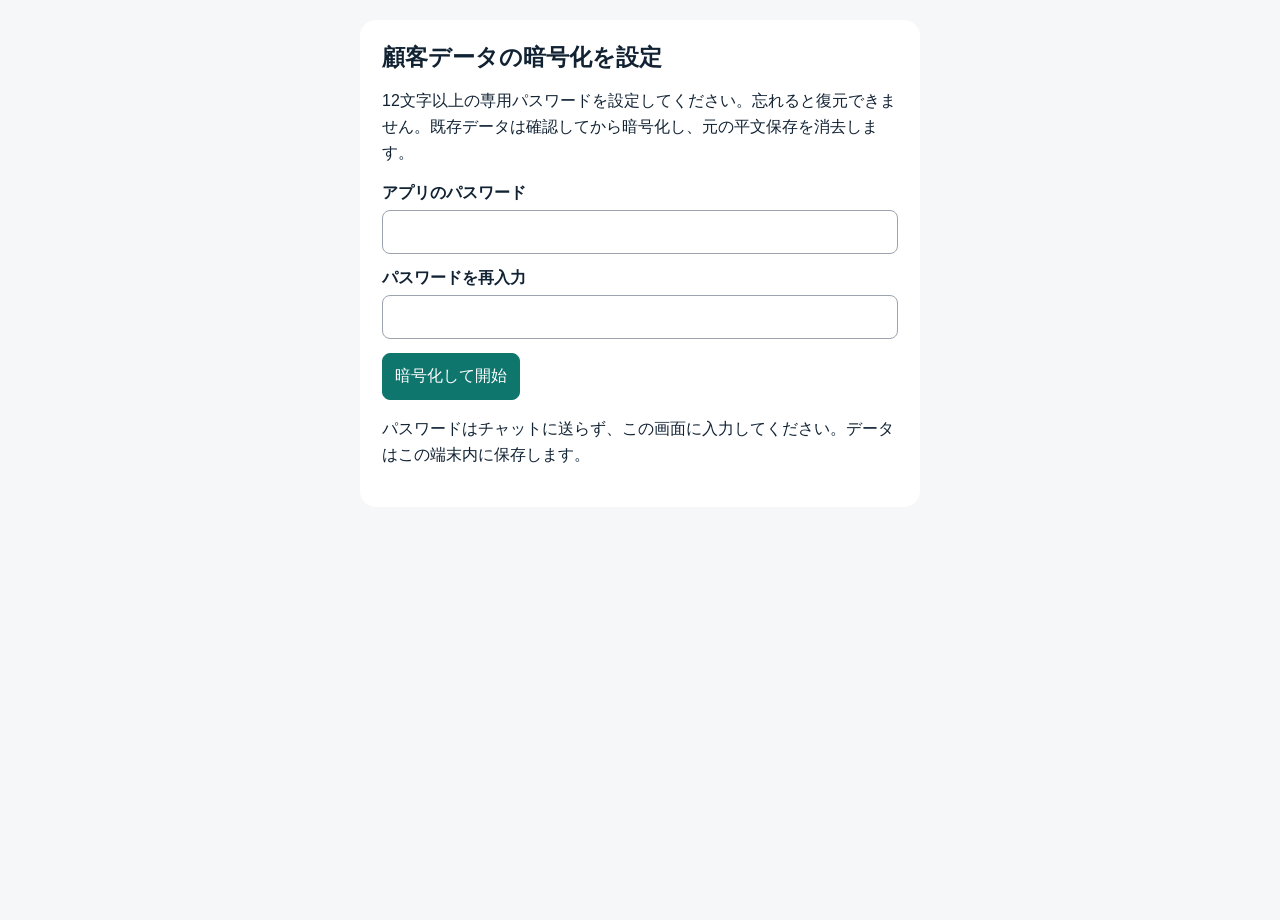
==== index.html @ f7dedb65 "Add encrypted local vault, automatic lock, passkey protection and backup" ====
<!doctype html>
<html lang="ja">
<head>
  <meta charset="utf-8" />
  <!-- delivery-security-baseline-v1 -->
  <meta http-equiv="Content-Security-Policy" content="default-src 'none'; script-src 'self'; style-src 'self' 'unsafe-inline'; img-src 'self' data:; font-src 'self'; connect-src 'self'; worker-src 'self'; manifest-src 'self'; base-uri 'none'; object-src 'none'; form-action 'none'" />
  <meta name="referrer" content="no-referrer" />
  <meta name="viewport" content="width=device-width, initial-scale=1, viewport-fit=cover" />
  <meta name="theme-color" content="#0f766e" />
  <meta name="apple-mobile-web-app-capable" content="yes" />
  <meta name="apple-mobile-web-app-status-bar-style" content="default" />
  <meta name="apple-mobile-web-app-title" content="配達サポート" />
  <meta name="format-detection" content="telephone=no" />
  <title>定期配達サポート v0.2</title>
  <link rel="manifest" href="manifest.webmanifest" />
  <link rel="apple-touch-icon" href="apple-touch-icon.png" />
  <link rel="stylesheet" href="styles.css" />
  <link rel="stylesheet" href="vault.css" />
</head>
<body>
  <div id="installHint" class="install-hint" hidden>
    <div class="install-hint__body">
      <strong>iPhoneのホーム画面に追加できます</strong>
      <span>Safariの共有ボタン →「ホーム画面に追加」</span>
    </div>
    <button id="dismissInstallHint" class="install-hint__close" aria-label="閉じる">×</button>
  </div>
  <section id="vaultGate" class="vault-card" aria-label="アプリのロック">
    <h1 id="vaultHeading">顧客データの暗号化を設定</h1>
    <p id="vaultHelp"></p>
    <form id="vaultForm">
      <label>アプリのパスワード<input id="vaultPassword" type="password" autocomplete="off" maxlength="256" required /></label>
      <label id="vaultConfirmLabel">パスワードを再入力<input id="vaultConfirm" type="password" autocomplete="off" maxlength="256" /></label>
      <button id="vaultSubmit" type="submit" data-vault-action>暗号化して開始</button>
    </form>
    <p id="vaultMessage" role="status"></p>
    <p>パスワードはチャットに送らず、この画面に入力してください。データはこの端末内に保存します。</p>
  </section>
  <div id="vaultTools" class="vault-tools" hidden>
    <span id="vaultStatus" role="status"></span>
    <button id="vaultSettings" type="button">保護・バックアップ</button>
    <button id="vaultLock" type="button">ロック</button>
  </div>
  <section id="vaultPanel" class="vault-card" hidden aria-label="保護とバックアップ">
    <h2>保護・バックアップ</h2>
    <p id="passkeyState"></p>
    <p>2分間操作がないとロックします。別のアプリやタブへ移動した場合もロックします。ナビから戻ったら再解除してください。</p>
    <button id="passkeySetup" type="button" data-vault-action>パスキーを追加（対応端末）</button>
    <p>登録後はパスワードとパスキーの両方が必要です。Face ID・Touch ID・端末パスコードのどれを使うかは端末が決めます。登録が非対応・中止ならパスワード方式を維持します。先にバックアップを作成してください。</p>
    <h3>暗号化バックアップを作成</h3>
    <form id="backupForm">
      <label>バックアップ専用パスワード（12文字以上）<input id="backupPassword" type="password" autocomplete="new-password" maxlength="256" required /></label>
      <label>再入力<input id="backupConfirm" type="password" autocomplete="new-password" maxlength="256" required /></label>
      <button type="submit" data-vault-action>暗号化してファイルを保存</button>
    </form>
    <p>バックアップは専用パスワードで復元できます。端末のパスキーは不要です。ファイルとパスワードを別々に保管してください。</p>
    <h3>バックアップから復元</h3>
    <form id="restoreForm">
      <label>暗号化ファイル<input id="restoreFile" type="file" accept=".json,application/json" required /></label>
      <label>バックアップ専用パスワード<input id="restorePassword" type="password" autocomplete="off" maxlength="256" required /></label>
      <button type="submit" data-vault-action>確認して復元</button>
    </form>
    <p>復元は現在の顧客データを置き換えます。先に現在のデータをバックアップしてください。新しい端末では、先にアプリの暗号化設定を行います。</p>
    <p id="panelMessage" role="status"></p>
    <button id="vaultClosePanel" type="button">閉じる</button>
  </section>
  <div id="app" class="app-shell" hidden>
    <header class="topbar">
      <div>
        <div class="eyebrow">定期配達サポート</div>
        <h1 id="screenTitle">今日の配達</h1>
      </div>
      <div id="topCount" class="count-badge">残り 0件</div>
    </header>

    <main id="main" class="main"></main>

    <nav class="bottom-nav" aria-label="メインメニュー">
      <button class="nav-btn active" data-screen="list" aria-label="一覧">
        <span class="nav-icon">☰</span><span>一覧</span>
      </button>
      <button class="nav-btn" data-screen="delivery" aria-label="配達">
        <span class="nav-icon">🚚</span><span>配達</span>
      </button>
      <button class="nav-btn" data-screen="check" aria-label="確認">
        <span class="nav-icon">✓</span><span>確認</span>
      </button>
    </nav>
  </div>

  <script src="security.js"></script>
  <script src="vault.js"></script>
  <script src="app.js"></script>
</body>
</html>
---- styles.css ----
:root {
  --bg: #f5f7f8;
  --card: #ffffff;
  --text: #14212b;
  --muted: #667681;
  --line: #dde4e8;
  --primary: #0f766e;
  --primary-dark: #0b5f59;
  --warn: #a35a00;
  --danger: #b42318;
  --ok: #16794b;
  --shadow: 0 8px 24px rgba(15, 30, 40, .08);
}

* { box-sizing: border-box; }
html, body { margin: 0; padding: 0; background: var(--bg); color: var(--text); font-family: -apple-system, BlinkMacSystemFont, "Segoe UI", "Noto Sans JP", sans-serif; }
body { min-height: 100vh; }
button, input, textarea { font: inherit; }
button { cursor: pointer; }

.app-shell { max-width: 640px; min-height: 100vh; margin: 0 auto; background: var(--bg); padding-bottom: 88px; }
.topbar { position: sticky; top: 0; z-index: 20; display: flex; align-items: center; justify-content: space-between; gap: 12px; padding: 14px 16px 12px; background: rgba(245, 247, 248, .96); backdrop-filter: blur(10px); border-bottom: 1px solid var(--line); }
.eyebrow { font-size: 12px; color: var(--muted); font-weight: 700; letter-spacing: .04em; }
h1 { margin: 2px 0 0; font-size: 22px; line-height: 1.2; }
.count-badge { white-space: nowrap; background: #e5f4f2; color: var(--primary-dark); border-radius: 999px; padding: 8px 11px; font-weight: 800; font-size: 14px; }
.main { padding: 14px 14px 28px; }

.summary-card, .customer-card, .panel { background: var(--card); border: 1px solid var(--line); border-radius: 16px; box-shadow: var(--shadow); }
.summary-card { padding: 15px; margin-bottom: 12px; }
.summary-row { display: grid; grid-template-columns: repeat(3, 1fr); gap: 8px; }
.metric { text-align: center; padding: 10px 6px; background: #f7fafb; border-radius: 12px; }
.metric .num { display: block; font-size: 22px; font-weight: 900; }
.metric .label { font-size: 12px; color: var(--muted); }

.section-title { margin: 18px 2px 8px; font-size: 14px; color: var(--muted); font-weight: 800; }
.customer-list { display: grid; gap: 10px; }
.customer-card { width: 100%; text-align: left; padding: 14px; border-left: 5px solid transparent; }
.customer-card:active { transform: scale(.995); }
.customer-card.pending { border-left-color: #94a3ab; }
.customer-card.done { border-left-color: var(--ok); opacity: .9; }
.customer-card.absent { border-left-color: var(--warn); }
.customer-top { display: flex; justify-content: space-between; align-items: flex-start; gap: 12px; }
.area { font-size: 12px; color: var(--muted); font-weight: 800; margin-bottom: 2px; }
.name { font-size: 20px; font-weight: 900; }
.item-count { color: var(--muted); margin-top: 7px; font-size: 14px; }
.status-pill { flex: 0 0 auto; border-radius: 999px; padding: 6px 9px; font-size: 12px; font-weight: 900; }
.status-pending { background: #eef2f4; color: #52616b; }
.status-done { background: #e5f7ee; color: var(--ok); }
.status-absent { background: #fff3df; color: var(--warn); }

.detail-head { padding: 16px; margin-bottom: 12px; }
.detail-area { color: var(--muted); font-size: 13px; font-weight: 800; }
.detail-name { font-size: 26px; font-weight: 900; margin: 2px 0 4px; }
.address { font-size: 14px; color: var(--muted); line-height: 1.55; }
.big-number { margin-top: 10px; font-size: 18px; font-weight: 900; }

.panel { padding: 14px; margin-bottom: 12px; }
.panel h2 { font-size: 16px; margin: 0 0 10px; }
.item-row { display: flex; justify-content: space-between; gap: 12px; padding: 10px 0; border-top: 1px solid var(--line); }
.item-row:first-of-type { border-top: 0; }
.item-name { font-weight: 800; }
.item-qty { font-weight: 900; }

.recovery-row { display: grid; grid-template-columns: 1fr auto; gap: 12px; align-items: center; padding: 10px 0; border-top: 1px solid var(--line); }
.recovery-row:first-of-type { border-top: 0; }
.stepper { display: grid; grid-template-columns: 42px 46px 42px; gap: 4px; align-items: center; }
.stepper button { height: 42px; border: 1px solid var(--line); background: #f8fafb; border-radius: 10px; font-size: 22px; font-weight: 800; }
.stepper input { width: 46px; height: 42px; text-align: center; border: 1px solid var(--line); border-radius: 10px; font-weight: 900; background: #fff; }

.toggle-grid { display: grid; grid-template-columns: repeat(2, 1fr); gap: 8px; }
.toggle-btn { min-height: 48px; border: 1px solid var(--line); background: #f8fafb; border-radius: 12px; font-weight: 800; }
.toggle-btn.on { background: #e5f4f2; border-color: #8cc8c2; color: var(--primary-dark); }
textarea { width: 100%; min-height: 76px; resize: vertical; border: 1px solid var(--line); border-radius: 12px; padding: 11px; background: #fff; margin-top: 10px; }

.action-grid { position: sticky; bottom: 74px; display: grid; grid-template-columns: 1fr 1fr 1fr; gap: 8px; padding: 10px 0 4px; background: linear-gradient(to top, var(--bg) 75%, rgba(245,247,248,0)); }
.action-btn { min-height: 54px; border-radius: 13px; border: 1px solid var(--line); font-weight: 900; font-size: 15px; }
.action-secondary { background: #fff; }
.action-warn { background: #fff7e8; color: var(--warn); border-color: #f1c77b; }
.action-primary { background: var(--primary); color: #fff; border-color: var(--primary); }
.action-primary:active { background: var(--primary-dark); }

.check-list { display: grid; gap: 10px; }
.check-item { display: flex; align-items: center; justify-content: space-between; gap: 12px; padding: 13px 14px; border-radius: 13px; border: 1px solid var(--line); background: #fff; }
.check-item strong { font-size: 17px; }
.check-count { min-width: 36px; text-align: center; border-radius: 999px; padding: 5px 8px; background: #eef2f4; font-weight: 900; }
.warning-box { background: #fff7e8; border: 1px solid #f1c77b; color: #6f4700; padding: 12px 14px; border-radius: 12px; line-height: 1.5; }
.success-box { background: #eaf7f0; border: 1px solid #a9d8be; color: #145c3c; padding: 12px 14px; border-radius: 12px; line-height: 1.5; }
.link-btn { border: 0; background: transparent; color: var(--primary); font-weight: 800; padding: 8px 0; }
.reset-btn { width: 100%; margin-top: 18px; min-height: 46px; border: 1px solid var(--line); background: #fff; color: var(--muted); border-radius: 12px; font-weight: 800; }

.bottom-nav { position: fixed; left: 50%; transform: translateX(-50%); bottom: 0; z-index: 50; width: min(640px, 100%); display: grid; grid-template-columns: repeat(3, 1fr); padding: 7px 10px calc(7px + env(safe-area-inset-bottom)); background: rgba(255,255,255,.97); border-top: 1px solid var(--line); backdrop-filter: blur(12px); }
.nav-btn { border: 0; background: transparent; color: var(--muted); min-height: 58px; border-radius: 12px; display: flex; flex-direction: column; align-items: center; justify-content: center; gap: 2px; font-size: 12px; font-weight: 800; }
.nav-btn.active { color: var(--primary); background: #edf8f6; }
.nav-icon { font-size: 20px; line-height: 1; }

.empty { text-align: center; padding: 30px 16px; color: var(--muted); }
.small { font-size: 12px; color: var(--muted); }

@media (max-width: 390px) {
  .detail-name { font-size: 23px; }
  .name { font-size: 18px; }
  .action-btn { font-size: 14px; }
}


/* iPhone PWA install helper */
.install-hint {
  position: fixed;
  z-index: 1000;
  left: max(12px, env(safe-area-inset-left));
  right: max(12px, env(safe-area-inset-right));
  top: calc(10px + env(safe-area-inset-top));
  display: flex;
  align-items: center;
  gap: 12px;
  padding: 12px 14px;
  border-radius: 14px;
  background: rgba(17, 24, 39, 0.96);
  color: #fff;
  box-shadow: 0 8px 28px rgba(0,0,0,.22);
}
.install-hint[hidden] { display: none; }
.install-hint__body { display: grid; gap: 2px; font-size: 13px; line-height: 1.35; }
.install-hint__body strong { font-size: 14px; }
.install-hint__close {
  margin-left: auto;
  width: 36px;
  height: 36px;
  border: 0;
  border-radius: 50%;
  background: rgba(255,255,255,.14);
  color: #fff;
  font-size: 24px;
  line-height: 1;
}
@media (display-mode: standalone) { .install-hint { display: none !important; } }

/* Customer registration */
.customer-add { width:100%; margin:0 0 12px; }
.customer-form label { display:block; font-weight:800; margin:14px 0 6px; }
.customer-form label:first-child { margin-top:0; }
.customer-form input { width:100%; min-height:48px; border:1px solid var(--line); border-radius:12px; padding:11px; font-size:16px; background:#fff; color:var(--text); }
.customer-form textarea { margin-top:0; font-size:16px; color:var(--text); }
.customer-form input:focus, .customer-form textarea:focus { outline:2px solid var(--primary); outline-offset:2px; }
---- vault.css ----
[hidden] { display: none !important; }
.vault-card { max-width: 560px; margin: 20px auto; padding: 22px; background: white; border-radius: 16px; color: #123; }
.vault-card h1 { font-size: 23px; }
.vault-card p { line-height: 1.65; overflow-wrap: anywhere; }
.vault-card label { display: block; margin: 14px 0; font-weight: 600; }
.vault-card input { display: block; box-sizing: border-box; width: 100%; padding: 12px; margin-top: 6px; border: 1px solid #9ca3af; border-radius: 8px; font-size: 16px; }
.vault-card button, .vault-tools button { padding: 12px; border: 1px solid #0f766e; border-radius: 8px; background: #0f766e; color: white; font-size: 16px; cursor: pointer; }
.vault-card button:disabled { opacity: .6; }
.vault-tools { display: flex; flex-wrap: wrap; justify-content: center; align-items: center; gap: 8px; padding: 8px; }
#vaultMessage, #panelMessage { color: #9c3414; }
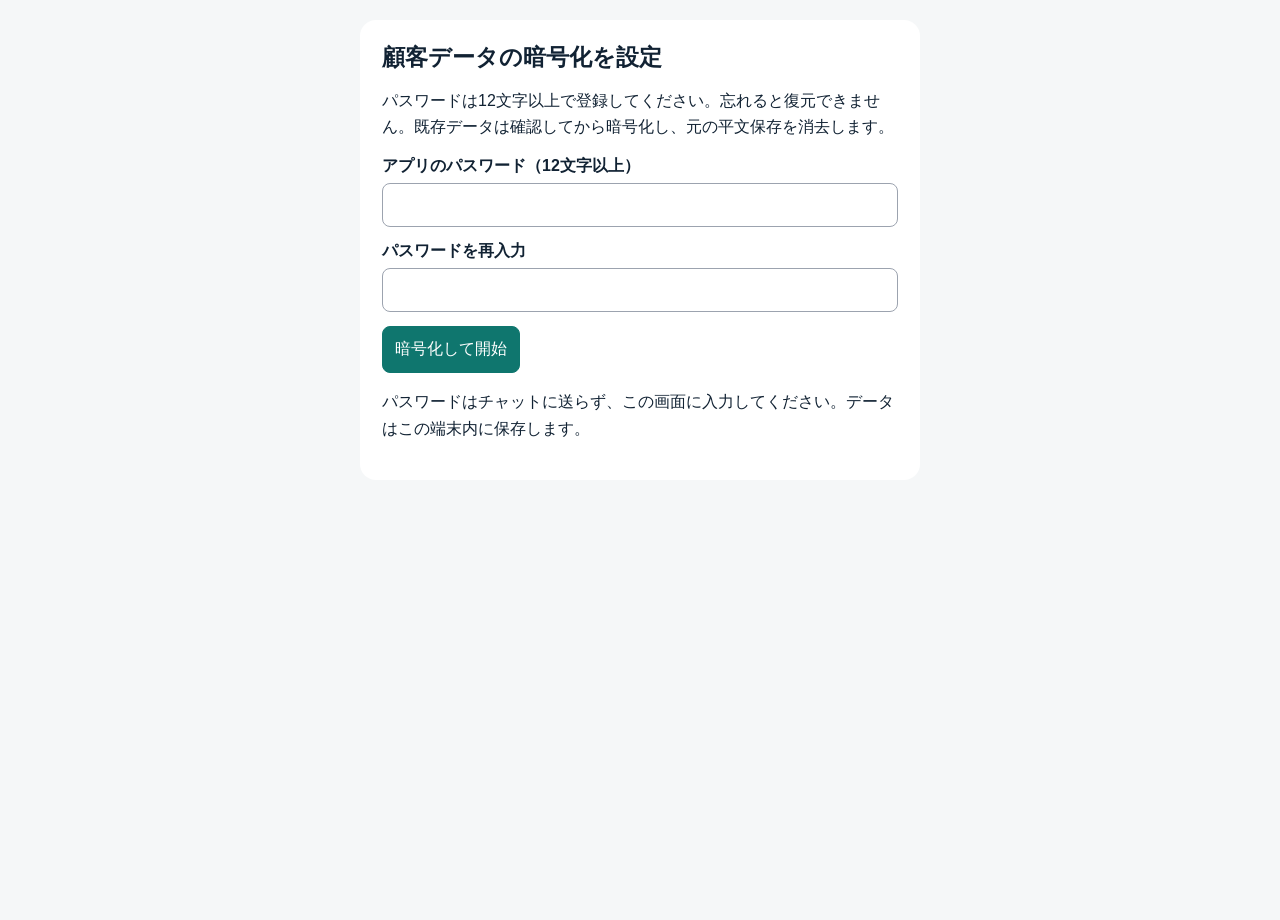
==== commit d274e0a5: "Clearly label the 12-character password minimum" ====
--- a/index.html
+++ b/index.html
@@ -29,12 +29,14 @@
     <h1 id="vaultHeading">顧客データの暗号化を設定</h1>
     <p id="vaultHelp"></p>
     <form id="vaultForm">
-      <label>アプリのパスワード<input id="vaultPassword" type="password" autocomplete="off" maxlength="256" required /></label>
+      <label>アプリのパスワード（12文字以上）<input id="vaultPassword" type="password" autocomplete="off" maxlength="256" required /></label>
       <label id="vaultConfirmLabel">パスワードを再入力<input id="vaultConfirm" type="password" autocomplete="off" maxlength="256" /></label>
       <button id="vaultSubmit" type="submit" data-vault-action>暗号化して開始</button>
     </form>
     <p id="vaultMessage" role="status"></p>
     <p>パスワードはチャットに送らず、この画面に入力してください。データはこの端末内に保存します。</p>
+    <button id="vaultReset" type="button" data-vault-action hidden>保存データを消してやり直す</button>
+    <p id="vaultResetHelp" hidden>パスワードを忘れた場合に、この端末の顧客情報・配達記録・アプリの認証設定を消去して再設定します。元に戻せません。保存したバックアップファイルや他のアプリには触れません。</p>
   </section>
   <div id="vaultTools" class="vault-tools" hidden>
     <span id="vaultStatus" role="status"></span>
